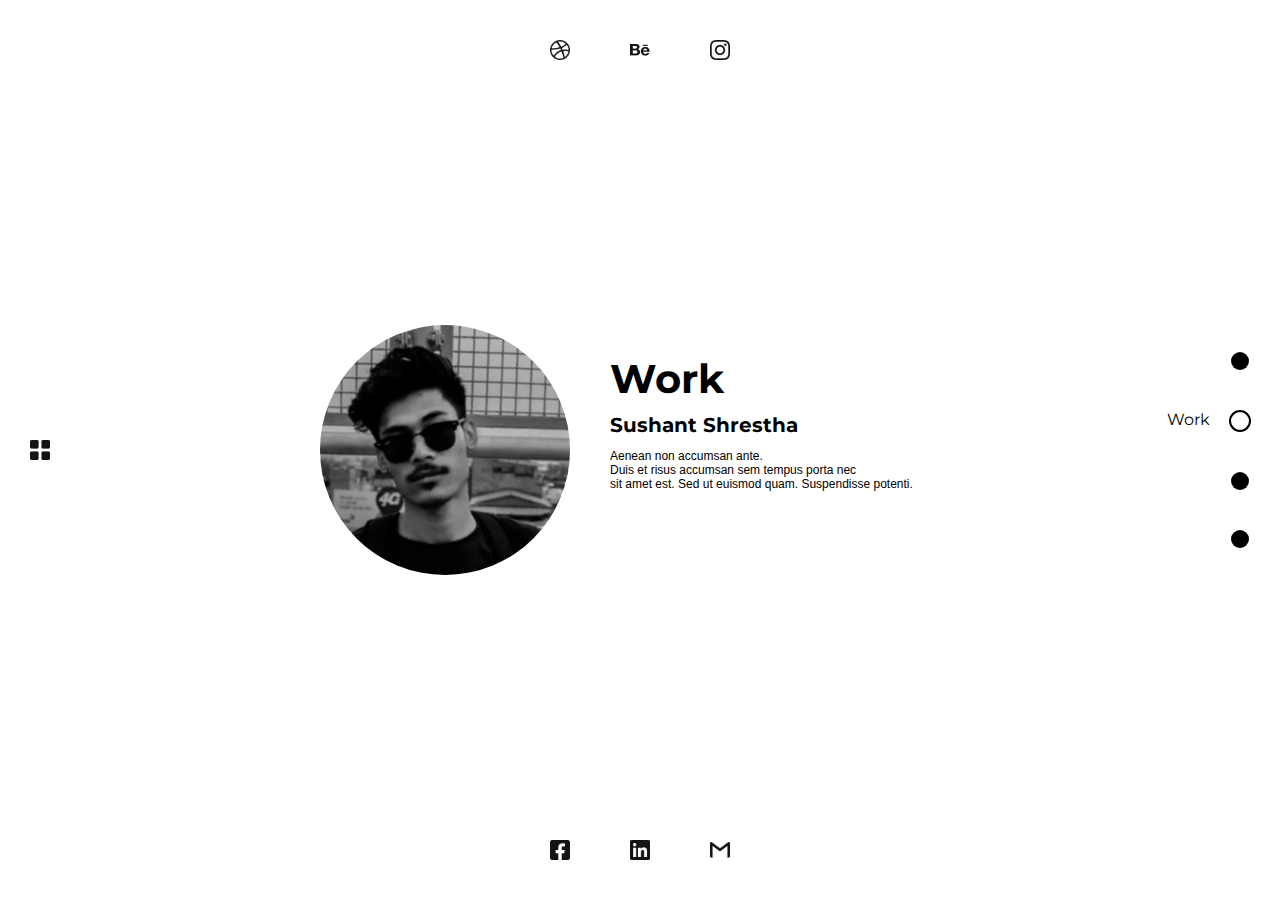
==== work.html @ eab3a6c5 "first commit" ====
<!DOCTYPE html>
<html lang="en">

<head>
    <meta charset="UTF-8">
    <meta http-equiv="X-UA-Compatible" content="IE=edge">
    <meta name="viewport" content="width=device-width, initial-scale=1.0">
    <title> Sushant Shrestha </title>
    <link rel="stylesheet" href="./css/style.css">
</head>

<body>
    <div class="nav">
        <img src="/iimage/Icon awesome-dribbble.png" alt="">
        <img src="./iimage/Icon simple-behance.png" alt="">
        <img src="iimage/Icon simple-instagram.png" alt="">
    </div>
    <div class="main">
        <div class="left">
            <img src="iimage/sceen mode changer.png" alt="">
        </div>
        <div class="middle">
            <div class="image">
                <!-- <img src="iimage/Mask Group 1.png" alt=""> -->
            </div>
            <div class="content">
                <h1>
                    Work
                </h1>
                <h3>
                    Sushant Shrestha
                </h3>
                <p>
                    Aenean non accumsan ante.<br> Duis et risus accumsan sem tempus porta nec<br> sit amet est. Sed ut euismod quam. Suspendisse potenti.
                </p>
            </div>
        </div>
        <div class="right">
            <div class="togglewrap">
                <div class="toggletext ">Home</div>
                <a href="index.html">
                    <div class="toggle "></div>
                </a>

            </div>

            <div class="togglewrap">
                <div class="toggletext activetext">Work</div>
                <div class="toggle active "></div>
            </div>
            <div class="togglewrap">
                <div class="toggletext">About me</div>
                <div class="toggle "></div>
            </div>
            <div class="togglewrap">
                <div class="toggletext">Contact</div>
                <div class="toggle "></div>
            </div>
        </div>
    </div>
    <div class="footer">
        <img src="iimage/Icon awesome-facebook-square.png" alt="">
        <img src="iimage/Icon awesome-linkedin.png" alt="">
        <img src="iimage/Icon simple-gmail.png" alt="">
    </div>
</body>

</html>
---- css/style.css ----
@import url('https://fonts.googleapis.com/css2?family=Montserrat:wght@600;800&family=Roboto:wght@900&display=swap');
* {
    padding: 0;
    margin: 0;
    font-family: 'Montserrat';
}

img {
    width: 20px;
    cursor: pointer;
}

img:hover {
    transform: scale(1.2);
}

h1 {
    font-size: 40px;
    font-weight: bolder;
}

h3 {
    font-size: 20px;
    font-weight: middle;
    padding-top: 10px;
    /* text-indent: 0px; */
}

p {
    font-size: 12px;
    line-height: normal;
    padding-top: 12px;
    font-weight: lighter;
    font: lighter;
    font-family: 'Lucida Sans Unicode', Geneva, Verdana, sans-serif;
    /* text-align: justify; */
    /* vertical-align: baseline; */
}

.nav {
    width: 100%;
    height: 100px;
    /* background-color: aqua; */
    display: flex;
    justify-content: center;
    align-items: center;
    gap: 60px;
}

.main {
    width: 100%;
    height: calc(100vh - 200px);
    /* background-color: chartreuse; */
    display: flex;
    justify-content: space-between;
    align-items: center;
}

.togglewrap {
    display: flex;
    gap: 10px;
}

.toggletext {
    display: none;
    position: absolute;
    right: 70px;
}

.activetext {
    display: block;
}

.togglewrap:hover .toggletext {
    display: block;
}


/* .image img {
    width: 300px;
} */

.active {
    width: 18px;
    height: 18px;
    border: 2px solid #000000;
    background-color: white !important;
}

.toggle {
    width: 18px;
    height: 18px;
    border-radius: 100%;
    background-color: black;
    flex-shrink: 0;
    cursor: pointer;
}

.left {
    width: 80px;
    height: 100%;
    /* background-color: chocolate; */
    display: flex;
    justify-content: center;
    align-items: center;
}

.middle {
    padding-left: 200px;
    min-width: 450px;
    height: 386px;
    /* background-color: crimson; */
    display: flex;
    justify-content: space-between;
    align-items: center;
    flex-shrink: 0;
}

.image {
    width: 250px;
    height: 250px;
    background-color: darkgrey;
    border-radius: 50%;
    background-image: url("../iimage/Mask\ Group\ 1.png");
    background-position: center;
    /* display: flex;
    justify-content: center;
    align-items: center;
    overflow: hidden; */
}

.content {
    padding-left: 40px;
    width: 550px;
    height: 50%;
    /* background-color: darkolivegreen; */
}

.right {
    width: 80px;
    height: 100%;
    /* background-color: darkgreen; */
    display: flex;
    justify-content: center;
    flex-direction: column;
    align-items: center;
    gap: 40px;
}

.footer {
    width: 100%;
    height: 100px;
    /* background-color: aqua; */
    display: flex;
    justify-content: center;
    align-items: center;
    gap: 60px;
}
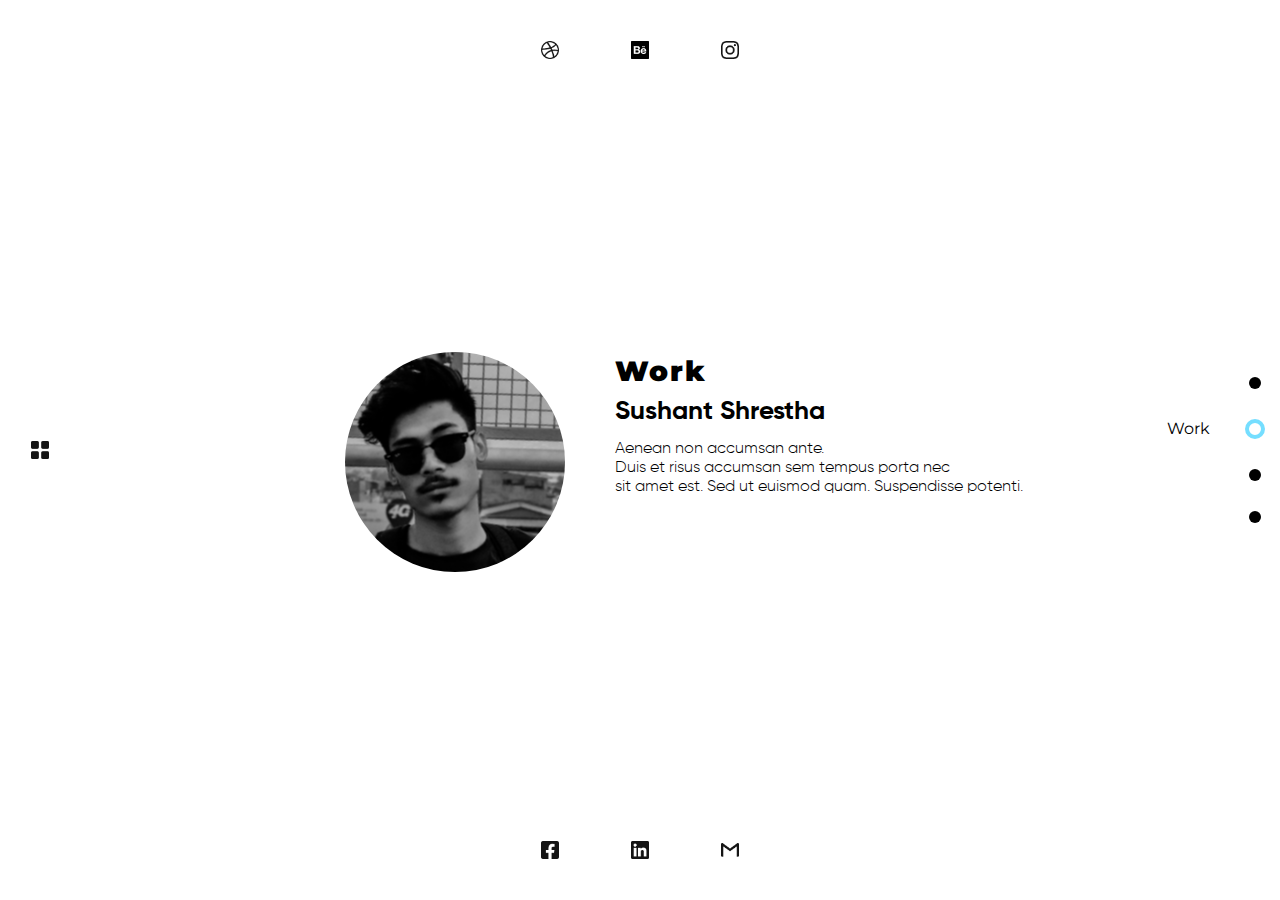
==== commit 6d4961a7: "animation plus butons color play" ====
--- a/work.html
+++ b/work.html
@@ -12,7 +12,7 @@
 <body>
     <div class="nav">
         <img src="/iimage/Icon awesome-dribbble.png" alt="">
-        <img src="./iimage/Icon simple-behance.png" alt="">
+        <img src="/iimage/behance.png" alt="">
         <img src="iimage/Icon simple-instagram.png" alt="">
     </div>
     <div class="main">
--- a/css/style.css
+++ b/css/style.css
@@ -1,40 +1,154 @@
 @import url('https://fonts.googleapis.com/css2?family=Montserrat:wght@600;800&family=Roboto:wght@900&display=swap');
+@font-face {
+    font-family: 'gilroy';
+    src: url("../font/Gilroy-Light.ttf");
+    /* src: url("../font/Gilroy-Medium.ttf"); */
+    /* src: url("../font/Gilroy-Bold.ttf"); */
+    /* font-style:; */
+    font-weight: 300;
+}
+
 * {
     padding: 0;
     margin: 0;
     font-family: 'Montserrat';
+    /* cursor: url('/Anil-Kumar-Panta.cur'); */
+}
+
+@font-face {
+    font-family: 'gilroy';
+    src: url("../font/Gilroy-Bold.ttf");
+    /* src: url("../font/Gilroy-Medium.ttf"); */
+    /* src: url("../font/Gilroy-Bold.ttf"); */
+    /* font-style:; */
+    font-weight: 900;
+}
+
+* {
+    padding: 0;
+    margin: 0;
+    font-family: 'Montserrat';
 }
 
 img {
-    width: 20px;
+    width: 18px;
     cursor: pointer;
+    /* gap: 20px; */
+    padding: 6px;
+    position: relative;
 }
 
 img:hover {
-    transform: scale(1.2);
+    transform: scale(1.1);
+    background-color: #75DEFF;
+    /* border-radius: 50%; */
+    animation-name: easyease1;
+    animation-duration: 0.5s;
+    animation-fill-mode: forwards;
 }
 
 h1 {
-    font-size: 40px;
-    font-weight: bolder;
-}
+    font-size: 28px;
+    font: bold;
+    font-weight: 900;
+    letter-spacing: 2px;
+    position: relative;
+}
+
+h1:hover::before {
+    content: '';
+    /* width: 100%; */
+    height: 50%;
+    background-color: #75DEFF;
+    width: 62%;
+    position: absolute;
+    left: 0;
+    z-index: -1;
+    animation-name: easyease;
+    animation-duration: 1s;
+}
+
+
+/* h1:hover {
+    background-color: #15C5D0;
+    width: 63%;
+    height: 10%; */
 
 h3 {
-    font-size: 20px;
-    font-weight: middle;
-    padding-top: 10px;
+    /* letter-spacing: 2px; */
+    font-family: gilroy;
+    font-size: 26px;
+    font: lighter;
+    font-weight: 520;
+    padding-top: 8px;
+    position: relative;
+    z-index: 2;
     /* text-indent: 0px; */
 }
 
+@keyframes easyease {
+    0% {
+        opacity: 0;
+    }
+    100% {
+        opacity: 1;
+    }
+}
+
+@keyframes easyease1 {
+    0% {
+        background-color: transparent;
+        border-radius: 0%;
+    }
+    100% {
+        background-color: #75DEFF;
+        border-radius: 50%;
+    }
+}
+
+
+/* h3:hover {
+    background-color: #15C5D0;
+    width: 34%;
+    height: 10%;
+}
+
+h3 :hover {
+    transform: scale(2px);
+} */
+
+h3:hover::before {
+    animation-name: easyease;
+    animation-duration: 1s;
+    content: '';
+    width: 100%;
+    height: 50%;
+    background-color: #75DEFF;
+    width: 31%;
+    position: absolute;
+    left: 0;
+    z-index: -1;
+}
+
 p {
-    font-size: 12px;
+    font-family: gilroy;
+    font-size: 24 px;
+    line-height: 14px;
     line-height: normal;
     padding-top: 12px;
-    font-weight: lighter;
+    /* font-weight: 100; */
     font: lighter;
-    font-family: 'Lucida Sans Unicode', Geneva, Verdana, sans-serif;
     /* text-align: justify; */
     /* vertical-align: baseline; */
+}
+
+strong:hover {
+    color: #15C5D0;
+}
+
+strong {
+    font-family: Gilroy;
+    font: bolder;
 }
 
 .nav {
@@ -81,19 +195,23 @@
 } */
 
 .active {
-    width: 18px;
-    height: 18px;
-    border: 2px solid #000000;
+    width: 12px;
+    height: 12px;
+    border: 4px solid #75DEFF;
     background-color: white !important;
 }
 
 .toggle {
-    width: 18px;
-    height: 18px;
+    width: 12px;
+    height: 12px;
     border-radius: 100%;
     background-color: black;
     flex-shrink: 0;
     cursor: pointer;
+}
+
+.toggle:hover {
+    background-color: #75DEFF;
 }
 
 .left {
@@ -117,8 +235,10 @@
 }
 
 .image {
-    width: 250px;
-    height: 250px;
+    /* box-shadow: 30px; */
+    margin-top: 3%;
+    width: 220px;
+    height: 220px;
     background-color: darkgrey;
     border-radius: 50%;
     background-image: url("../iimage/Mask\ Group\ 1.png");
@@ -130,21 +250,21 @@
 }
 
 .content {
-    padding-left: 40px;
+    padding-left: 50px;
     width: 550px;
     height: 50%;
     /* background-color: darkolivegreen; */
 }
 
 .right {
-    width: 80px;
-    height: 100%;
+    width: 50px;
+    height: 80%;
     /* background-color: darkgreen; */
     display: flex;
     justify-content: center;
     flex-direction: column;
     align-items: center;
-    gap: 40px;
+    gap: 30px;
 }
 
 .footer {
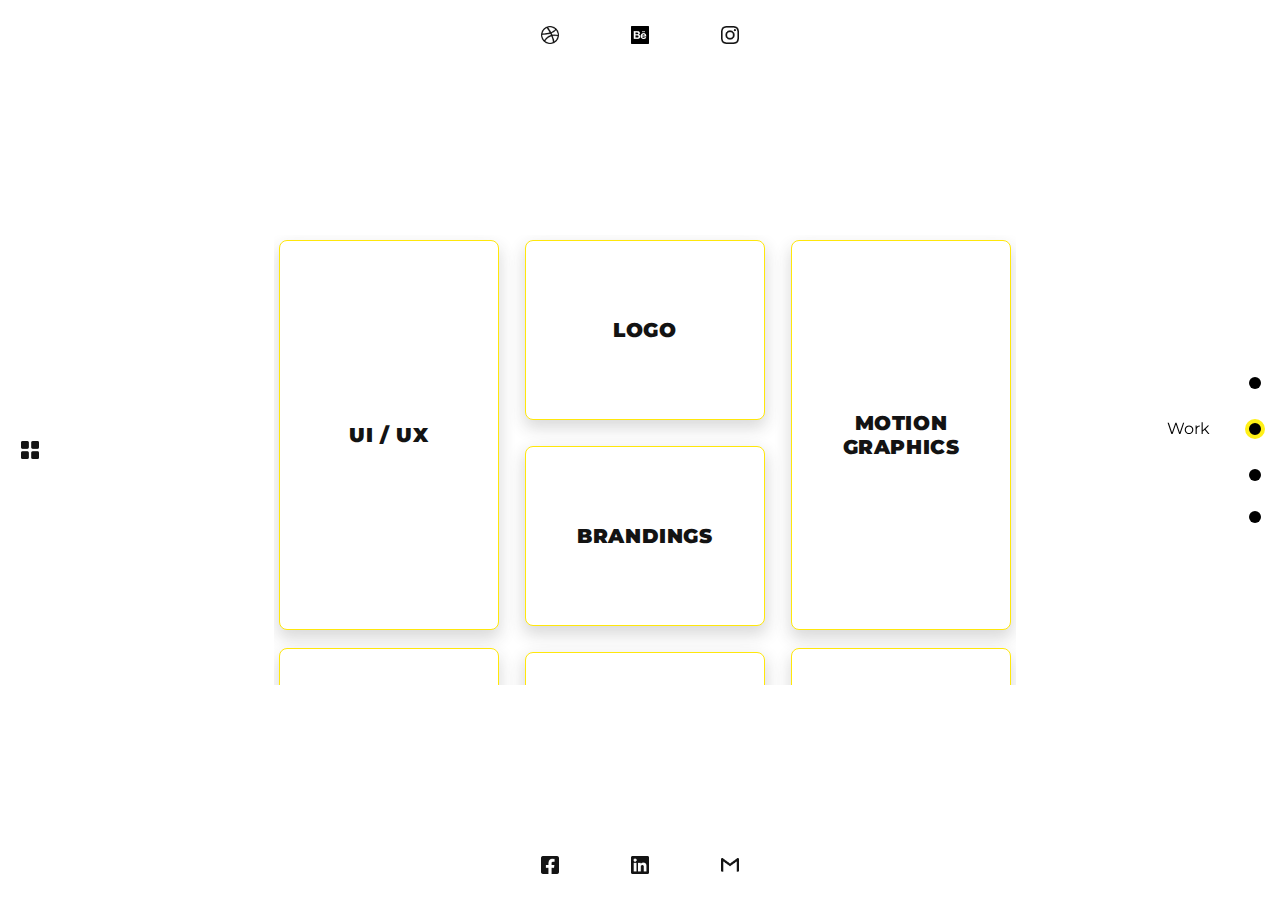
==== commit c19a37e1: "work page" ====
--- a/work.html
+++ b/work.html
@@ -19,49 +19,90 @@
         <div class="left">
             <img src="iimage/sceen mode changer.png" alt="">
         </div>
-        <div class="middle">
-            <div class="image">
-                <!-- <img src="iimage/Mask Group 1.png" alt=""> -->
+        <div class="center lauda">
+
+            <div class="firstcolumn">
+                <div class="uiuxcard">
+                    <h1>UI / UX</h1>
+
+                </div>
+                <div class="gamedesigns">
+                    <h1>GAME<br> DESIGNS</h1>
+
+                </div>
             </div>
-            <div class="content">
-                <h1>
-                    Work
-                </h1>
-                <h3>
-                    Sushant Shrestha
-                </h3>
-                <p>
-                    Aenean non accumsan ante.<br> Duis et risus accumsan sem tempus porta nec<br> sit amet est. Sed ut euismod quam. Suspendisse potenti.
-                </p>
+            <div class="identity">
+                <div class="logocard">
+                    <h1>LOGO</h1>
+
+                </div>
+                <div class="brandings">
+                    <h1>
+                        BRANDINGS
+                    </h1>
+
+                </div>
+                <div class="posterdesigns">
+                    <h1>
+                        POSTER<br> DESIGNS
+                    </h1>
+
+                </div>
+                <div class="pixelart">
+                    <h1>
+                        PIXEL<br> ARTS DESIGNS
+                    </h1>
+
+                </div>
+
             </div>
+            <div class="graphicsdesigns">
+                <div class="motiondesigns">
+                    <h1>
+                        MOTION<br> GRAPHICS
+                    </h1>
+
+                </div>
+                <div class="otherdesigns">
+                    <h1>
+                        OTHER
+                        <br> DESIGNS
+                    </h1>
+
+                </div>
+
+            </div>
+
+
+
         </div>
-        <div class="right">
-            <div class="togglewrap">
+        <div class="right ">
+            <div class="togglewrap ">
                 <div class="toggletext ">Home</div>
-                <a href="index.html">
+                <a href="index.html ">
                     <div class="toggle "></div>
                 </a>
 
             </div>
 
-            <div class="togglewrap">
-                <div class="toggletext activetext">Work</div>
+            <div class="togglewrap ">
+                <div class="toggletext activetext ">Work</div>
                 <div class="toggle active "></div>
             </div>
-            <div class="togglewrap">
-                <div class="toggletext">About me</div>
+            <div class="togglewrap ">
+                <div class="toggletext ">About me</div>
                 <div class="toggle "></div>
             </div>
-            <div class="togglewrap">
-                <div class="toggletext">Contact</div>
+            <div class="togglewrap ">
+                <div class="toggletext ">Contact</div>
                 <div class="toggle "></div>
             </div>
         </div>
     </div>
-    <div class="footer">
-        <img src="iimage/Icon awesome-facebook-square.png" alt="">
-        <img src="iimage/Icon awesome-linkedin.png" alt="">
-        <img src="iimage/Icon simple-gmail.png" alt="">
+    <div class="footer ">
+        <img src="iimage/Icon awesome-facebook-square.png " alt=" ">
+        <img src="iimage/Icon awesome-linkedin.png " alt=" ">
+        <img src="iimage/Icon simple-gmail.png " alt=" ">
     </div>
 </body>
 
--- a/css/style.css
+++ b/css/style.css
@@ -1,278 +1,509 @@
-@import url('https://fonts.googleapis.com/css2?family=Montserrat:wght@600;800&family=Roboto:wght@900&display=swap');
-@font-face {
-    font-family: 'gilroy';
-    src: url("../font/Gilroy-Light.ttf");
-    /* src: url("../font/Gilroy-Medium.ttf"); */
-    /* src: url("../font/Gilroy-Bold.ttf"); */
-    /* font-style:; */
-    font-weight: 300;
-}
-
-* {
-    padding: 0;
-    margin: 0;
-    font-family: 'Montserrat';
-    /* cursor: url('/Anil-Kumar-Panta.cur'); */
-}
-
-@font-face {
-    font-family: 'gilroy';
-    src: url("../font/Gilroy-Bold.ttf");
-    /* src: url("../font/Gilroy-Medium.ttf"); */
-    /* src: url("../font/Gilroy-Bold.ttf"); */
-    /* font-style:; */
-    font-weight: 900;
-}
-
-* {
-    padding: 0;
-    margin: 0;
-    font-family: 'Montserrat';
-}
-
-img {
-    width: 18px;
-    cursor: pointer;
-    /* gap: 20px; */
-    padding: 6px;
-    position: relative;
-}
-
-img:hover {
-    transform: scale(1.1);
-    background-color: #75DEFF;
-    /* border-radius: 50%; */
-    animation-name: easyease1;
-    animation-duration: 0.5s;
-    animation-fill-mode: forwards;
-}
-
-h1 {
-    font-size: 28px;
-    font: bold;
-    font-weight: 900;
-    letter-spacing: 2px;
-    position: relative;
-}
-
-h1:hover::before {
-    content: '';
-    /* width: 100%; */
-    height: 50%;
-    background-color: #75DEFF;
-    width: 62%;
-    position: absolute;
-    left: 0;
-    z-index: -1;
-    animation-name: easyease;
-    animation-duration: 1s;
-}
-
-
-/* h1:hover {
-    background-color: #15C5D0;
-    width: 63%;
-    height: 10%; */
-
-h3 {
-    /* letter-spacing: 2px; */
-    font-family: gilroy;
-    font-size: 26px;
-    font: lighter;
-    font-weight: 520;
-    padding-top: 8px;
-    position: relative;
-    z-index: 2;
-    /* text-indent: 0px; */
-}
-
-@keyframes easyease {
-    0% {
-        opacity: 0;
-    }
-    100% {
-        opacity: 1;
-    }
-}
-
-@keyframes easyease1 {
-    0% {
-        background-color: transparent;
-        border-radius: 0%;
-    }
-    100% {
-        background-color: #75DEFF;
-        border-radius: 50%;
-    }
-}
-
-
-/* h3:hover {
-    background-color: #15C5D0;
-    width: 34%;
-    height: 10%;
-}
-
-h3 :hover {
-    transform: scale(2px);
-} */
-
-h3:hover::before {
-    animation-name: easyease;
-    animation-duration: 1s;
-    content: '';
-    width: 100%;
-    height: 50%;
-    background-color: #75DEFF;
-    width: 31%;
-    position: absolute;
-    left: 0;
-    z-index: -1;
-}
-
-p {
-    font-family: gilroy;
-    font-size: 24 px;
-    line-height: 14px;
-    line-height: normal;
-    padding-top: 12px;
-    /* font-weight: 100; */
-    font: lighter;
-    /* text-align: justify; */
-    /* vertical-align: baseline; */
-}
-
-strong:hover {
-    color: #15C5D0;
-}
-
-strong {
-    font-family: Gilroy;
-    font: bolder;
-}
-
-.nav {
-    width: 100%;
-    height: 100px;
-    /* background-color: aqua; */
-    display: flex;
-    justify-content: center;
-    align-items: center;
-    gap: 60px;
-}
-
-.main {
-    width: 100%;
-    height: calc(100vh - 200px);
-    /* background-color: chartreuse; */
-    display: flex;
-    justify-content: space-between;
-    align-items: center;
-}
-
-.togglewrap {
-    display: flex;
-    gap: 10px;
-}
-
-.toggletext {
-    display: none;
-    position: absolute;
-    right: 70px;
-}
-
-.activetext {
-    display: block;
-}
-
-.togglewrap:hover .toggletext {
-    display: block;
-}
-
-
-/* .image img {
-    width: 300px;
-} */
-
-.active {
-    width: 12px;
-    height: 12px;
-    border: 4px solid #75DEFF;
-    background-color: white !important;
-}
-
-.toggle {
-    width: 12px;
-    height: 12px;
-    border-radius: 100%;
-    background-color: black;
-    flex-shrink: 0;
-    cursor: pointer;
-}
-
-.toggle:hover {
-    background-color: #75DEFF;
-}
-
-.left {
-    width: 80px;
-    height: 100%;
-    /* background-color: chocolate; */
-    display: flex;
-    justify-content: center;
-    align-items: center;
-}
-
-.middle {
-    padding-left: 200px;
-    min-width: 450px;
-    height: 386px;
-    /* background-color: crimson; */
-    display: flex;
-    justify-content: space-between;
-    align-items: center;
-    flex-shrink: 0;
-}
-
-.image {
-    /* box-shadow: 30px; */
-    margin-top: 3%;
-    width: 220px;
-    height: 220px;
-    background-color: darkgrey;
-    border-radius: 50%;
-    background-image: url("../iimage/Mask\ Group\ 1.png");
-    background-position: center;
-    /* display: flex;
-    justify-content: center;
-    align-items: center;
-    overflow: hidden; */
-}
-
-.content {
-    padding-left: 50px;
-    width: 550px;
-    height: 50%;
-    /* background-color: darkolivegreen; */
-}
-
-.right {
-    width: 50px;
-    height: 80%;
-    /* background-color: darkgreen; */
-    display: flex;
-    justify-content: center;
-    flex-direction: column;
-    align-items: center;
-    gap: 30px;
-}
-
-.footer {
-    width: 100%;
-    height: 100px;
-    /* background-color: aqua; */
-    display: flex;
-    justify-content: center;
-    align-items: center;
-    gap: 60px;
-}+                            @import url('https://fonts.googleapis.com/css2?family=Montserrat:wght@600;800&family=Roboto:wght@900&display=swap');
+                            @font-face {
+                                font-family: 'gilroy';
+                                src: url("../font/Gilroy-Light.ttf");
+                                font-weight: 300;
+                            }
+                            
+                             ::-webkit-scrollbar {
+                                opacity: 0%;
+                                box-shadow: 0px 8px 16px 1px rgba(16, 16, 16, 0.18);
+                                width: 8px;
+                                color: #ffffff;
+                            }
+                            
+                             ::-webkit-scrollbar-track {
+                                box-shadow: inset 0 0 2px rgba(177, 171, 2, 0.227);
+                                border-radius: 8px;
+                                height: 20%;
+                            }
+                            
+                             ::-webkit-scrollbar-thumb {
+                                background: rgb(255, 238, 4);
+                                border-radius: 12px;
+                                box-shadow: 0px 8px 16px 1px rgba(10, 10, 10, 0.18);
+                            }
+                            
+                            @font-face {
+                                font-family: 'gilroy';
+                                src: url("../font/Gilroy-Bold.ttf");
+                                font-weight: 900;
+                            }
+                            
+                            * {
+                                padding: 0;
+                                margin: 0;
+                                font-family: 'Montserrat';
+                            }
+                            
+                             :root {
+                                --primary_color: #fff017;
+                            }
+                            
+                            * {
+                                padding: 0;
+                                margin: 0;
+                                font-family: 'Montserrat';
+                            }
+                            
+                            img {
+                                width: 18px;
+                                cursor: pointer;
+                                /* gap: 20px; */
+                                padding: 6px;
+                                position: relative;
+                                transition-property: background-color, border-radius;
+                                transition-duration: 1s;
+                                border-radius: 0%;
+                            }
+                            
+                            img:hover {
+                                /* transform: scale(1.1); */
+                                border-radius: 50%;
+                                background-color: var(--primary_color);
+                            }
+                            
+                            h1 {
+                                font-size: 28px;
+                                font: bold;
+                                font-weight: 900;
+                                letter-spacing: 1px;
+                                position: relative;
+                            }
+                            
+                            h1::before {
+                                width: 0%;
+                                height: 50%;
+                                content: '';
+                                height: 50%;
+                                background-color: var(--primary_color);
+                                transition-property: width;
+                                transition-duration: 0.6s;
+                                transition: 0.5s;
+                                left: 1;
+                                /* animation-direction: alternate; */
+                                z-index: -1;
+                                position: absolute;
+                            }
+                            
+                            h1:hover::before {
+                                width: 59%;
+                                animation-name: easyease;
+                                animation-duration: 0.6s;
+                            }
+                            /* h1:hover {
+                                background-color: #15C5D0;
+                                width: 63%;
+                                height: 10%; */
+                            
+                            h3 {
+                                letter-spacing: 0.5px;
+                                font-family: gilroy;
+                                font-size: 26px;
+                                font: lighter;
+                                font-weight: 520;
+                                padding-top: 8px;
+                                position: relative;
+                                z-index: 2;
+                                /* text-indent: 0px; */
+                            }
+                            
+                            h3::before {
+                                content: '';
+                                width: 0%;
+                                height: 46%;
+                                background-color: var(--primary_color);
+                                transition-property: width;
+                                transition-duration: 0.8 s;
+                                transition: 0.5s;
+                                position: absolute;
+                                left: 1;
+                                z-index: -1;
+                            }
+                            
+                            @keyframes easyease {
+                                0% {
+                                    width: 0;
+                                }
+                                100% {
+                                    width: 59%;
+                                }
+                            }
+                            
+                            h3:hover::before {
+                                animation-name: easyease2;
+                                animation-duration: 0.6s;
+                                /* content: ''; */
+                                /* width: 100%; */
+                                /* height: 50%; */
+                                /* background-color: #75DEFF; */
+                                width: 32%;
+                                /* position: absolute;
+                                left: 0;z-index: -1; */
+                                /* animation-direction: alternate; */
+                            }
+                            
+                            @keyframes easyease2 {
+                                0% {
+                                    width: 0%;
+                                }
+                                100% {
+                                    width: 32%;
+                                }
+                            }
+                            
+                            p {
+                                font-family: gilroy;
+                                font-size: 24 px;
+                                line-height: 14px;
+                                line-height: normal;
+                                padding-top: 12px;
+                                /* font-weight: 100; */
+                                font: lighter;
+                                /* text-align: justify; */
+                                /* vertical-align: baseline; */
+                            }
+                            
+                            strong {
+                                font-family: Gilroy;
+                                font: bolder;
+                            }
+                            
+                            strong:hover {
+                                color: rgb(199, 199, 4);
+                            }
+                            
+                            .nav {
+                                width: 100%;
+                                height: 70px;
+                                /* background-color: aqua; */
+                                display: flex;
+                                justify-content: center;
+                                align-items: center;
+                                gap: 60px;
+                            }
+                            
+                            .main {
+                                width: 100%;
+                                height: calc(100vh - 140px);
+                                /* background-color: chartreuse; */
+                                display: flex;
+                                justify-content: space-between;
+                                align-items: center;
+                            }
+                            
+                            .togglewrap {
+                                display: flex;
+                                gap: 10px;
+                            }
+                            
+                            .toggletext {
+                                display: none;
+                                position: absolute;
+                                right: 70px;
+                                animation-name: textease;
+                                animation-duration: 0.8s;
+                            }
+                            
+                            @keyframes textease {
+                                0% {
+                                    right: 50px;
+                                    opacity: 0;
+                                }
+                                100% {
+                                    right: 70PX;
+                                    opacity: 1;
+                                }
+                            }
+                            
+                            .activetext {
+                                display: block;
+                            }
+                            
+                            .togglewrap:hover .toggletext {
+                                display: block;
+                            }
+                            
+                            .active {
+                                width: 12px;
+                                height: 12px;
+                                border: 4px solid var(--primary_color);
+                                background-color: black !important;
+                            }
+                            
+                            .toggle {
+                                width: 12px;
+                                height: 12px;
+                                border-radius: 100%;
+                                background-color: black;
+                                flex-shrink: 0;
+                                cursor: pointer;
+                            }
+                            
+                            .toggle:hover {
+                                background-color: var(--primary_color);
+                            }
+                            
+                            .left {
+                                width: 60px;
+                                height: 100%;
+                                /* background-color: chocolate; */
+                                display: flex;
+                                justify-content: center;
+                                align-items: center;
+                            }
+                            
+                            .middle {
+                                padding-top: -20px;
+                                padding-left: 200px;
+                                min-width: 450px;
+                                height: 440px;
+                                /* background-color: crimson; */
+                                display: flex;
+                                justify-content: space-between;
+                                align-items: center;
+                                flex-shrink: 0;
+                            }
+                            
+                            .image {
+                                /* box-shadow: 30px; */
+                                /* margin-top: 3%; */
+                                width: 200px;
+                                height: 200px;
+                                background-color: rgb(0, 0, 0);
+                                border-radius: 50%;
+                                background-image: url("../iimage/Mask\ Group\ 1.png");
+                                size: 100%;
+                                background-position: center;
+                                box-shadow: 0px 0px 14px rgba(0, 0, 0, 0.609);
+                                flex-shrink: 0;
+                            }
+                            
+                            .imgparent {
+                                padding: 15px;
+                                border: 3px solid #000000;
+                                border-radius: 50%;
+                                size: 20%;
+                                flex-shrink: 0;
+                                position: relative;
+                            }
+                            
+                            .imgparent:hover {
+                                border-color: var(--primary_color);
+                                transition-property: border-color;
+                                transform: rotate(270);
+                                animation-duration: 0.6s;
+                                animation-direction: alternate;
+                                transition-duration: 0.6s;
+                            }
+                            
+                            .content {
+                                padding-left: 50px;
+                                width: 550px;
+                                height: 50%;
+                                /* background-color: darkolivegreen; */
+                            }
+                            
+                            .right {
+                                width: 50px;
+                                height: 80%;
+                                /* background-color: darkgreen; */
+                                display: flex;
+                                justify-content: center;
+                                flex-direction: column;
+                                align-items: center;
+                                gap: 30px;
+                            }
+                            
+                            .footer {
+                                width: 100%;
+                                height: 70px;
+                                /* background-color: aqua; */
+                                display: flex;
+                                justify-content: center;
+                                align-items: center;
+                                gap: 60px;
+                            }
+                            
+                            .center {
+                                overflow-y: auto;
+                                overflow-x: hidden;
+                                gap: 26px;
+                                /* padding-top: -20px; */
+                                /* padding-left: 200px; */
+                                min-width: 520px;
+                                margin-top: 20px;
+                                min-height: 430px;
+                                max-height: 440px;
+                                background-color: rgb(255, 255, 255);
+                                display: flex;
+                                padding: 5px;
+                                /* justify-content: space-between; */
+                                /* align-items: center; */
+                            }
+                            
+                            .uiuxcard {
+                                background-color: #FFFFFF;
+                                opacity: 100%;
+                                display: flex;
+                                height: 390px;
+                                width: 220px;
+                                border: 1.6px solid #FFE70B;
+                                box-shadow: 0px 8px 16px 1px rgba(48, 48, 48, 0.18);
+                                border-radius: 8px;
+                                top: 100px;
+                                left: 24.5%;
+                                box-sizing: border-box;
+                                /* flex-shrink: 0; */
+                                /* position: relative; */
+                            }
+                            
+                            .uiuxcard:hover {
+                                background-color: var(--primary_color);
+                            }
+                            
+                            .lauda h1 {
+                                justify-self: center;
+                                font-size: 20PX;
+                                justify-content: center;
+                                font-kerning: auto;
+                                align-self: center;
+                                width: 100%;
+                                align-content: center;
+                                text-align: center;
+                                letter-spacing: 0.6px;
+                                color: #131313;
+                            }
+                            /* .h1:hover {
+                                background-color: var(--primary_color);
+                            } */
+                            
+                            .gamedesigns {
+                                background-color: #FFFFFF;
+                                margin-top: 18px;
+                                display: flex;
+                                height: 390px;
+                                width: 220px;
+                                border: 1.6px solid #FFE70B;
+                                box-shadow: 0px 8px 16px 1px rgba(48, 48, 48, 0.18);
+                                border-radius: 8px;
+                                top: 100px;
+                                left: 24.5%;
+                                box-sizing: border-box;
+                                /* flex-shrink: 0; */
+                                /* position: relative; */
+                            }
+                            
+                            .gamedesigns:hover {
+                                background-color: var(--primary_color);
+                                animation-duration: 1s;
+                            }
+                            
+                            .logocard {
+                                display: flex;
+                                width: 240px;
+                                /* justify-content: space-between; */
+                                height: 180px;
+                                background: #ffffff;
+                                border: 1.6px solid #FFE70B;
+                                box-sizing: border-box;
+                                box-shadow: 0px 7px 16px 1px rgba(48, 48, 48, 0.18);
+                                border-radius: 8px;
+                            }
+                            
+                            .logocard:hover {
+                                background-color: var(--primary_color);
+                            }
+                            
+                            .brandings {
+                                display: flex;
+                                width: 240px;
+                                margin-top: 26px;
+                                /* justify-content: space-between; */
+                                height: 180px;
+                                background: #ffffff;
+                                border: 1.6px solid #FFE70B;
+                                box-sizing: border-box;
+                                box-shadow: 0px 7px 16px 2px rgba(48, 48, 48, 0.18);
+                                border-radius: 8px;
+                            }
+                            
+                            .brandings:hover {
+                                background-color: var(--primary_color);
+                            }
+                            
+                            .posterdesigns {
+                                display: flex;
+                                width: 240px;
+                                margin-top: 26px;
+                                /* justify-content: space-between; */
+                                height: 180px;
+                                background: #ffffff;
+                                border: 1.6px solid #FFE70B;
+                                box-sizing: border-box;
+                                box-shadow: 0px 7px 16px 2px rgba(48, 48, 48, 0.18);
+                                border-radius: 8px;
+                            }
+                            
+                            .posterdesigns:hover {
+                                background-color: var(--primary_color);
+                            }
+                            
+                            .pixelart {
+                                display: flex;
+                                width: 240px;
+                                margin-top: 26px;
+                                /* justify-content: space-between; */
+                                height: 180px;
+                                background: #ffffff;
+                                border: 1.6px solid #FFE70B;
+                                box-sizing: border-box;
+                                box-shadow: 0px 7px 16px 2px rgba(48, 48, 48, 0.18);
+                                border-radius: 8px;
+                            }
+                            
+                            .pixelart:hover {
+                                background-color: var(--primary_color);
+                            }
+                            
+                            .motiondesigns {
+                                background-color: #FFFFFF;
+                                opacity: 100%;
+                                /* margin-right: 18px; */
+                                display: flex;
+                                height: 390px;
+                                width: 220px;
+                                border: 1.6px solid #FFE70B;
+                                box-shadow: 0px 8px 16px 1px rgba(48, 48, 48, 0.18);
+                                border-radius: 8px;
+                                top: 100px;
+                                left: 24.5%;
+                                box-sizing: border-box;
+                                margin-bottom: 5px;
+                            }
+                            
+                            .graphicsdesigns {
+                                margin-bottom: 20px;
+                            }
+                            
+                            .motiondesigns:hover {
+                                background-color: var(--primary_color);
+                            }
+                            
+                            .otherdesigns {
+                                background-color: #FFFFFF;
+                                margin-top: 18px;
+                                display: flex;
+                                height: 390px;
+                                width: 220px;
+                                border: 1.6px solid #FFE70B;
+                                box-shadow: 0px 8px 16px 1px rgba(48, 48, 48, 0.18);
+                                border-radius: 8px;
+                                top: 100px;
+                                left: 24.5%;
+                                box-sizing: border-box;
+                            }
+                            
+                            .otherdesigns:hover {
+                                background-color: var(--primary_color);
+                            }